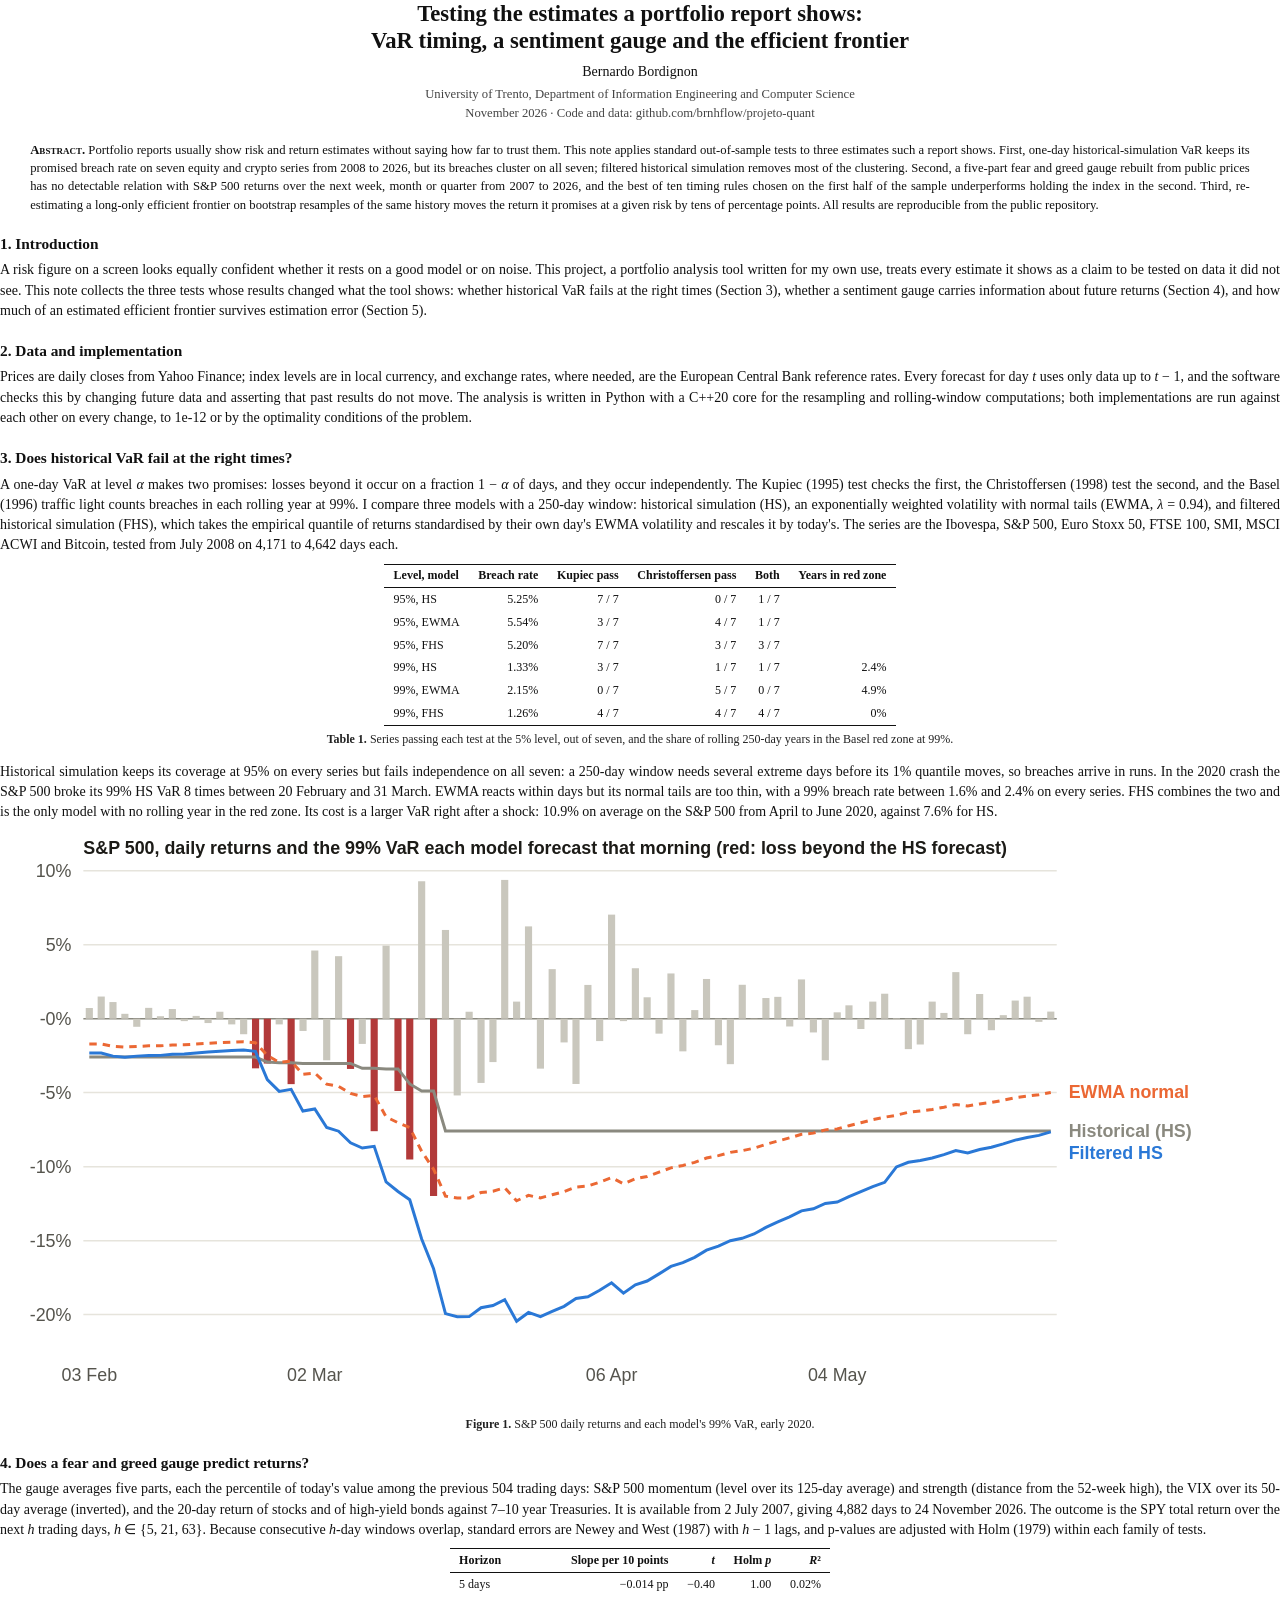
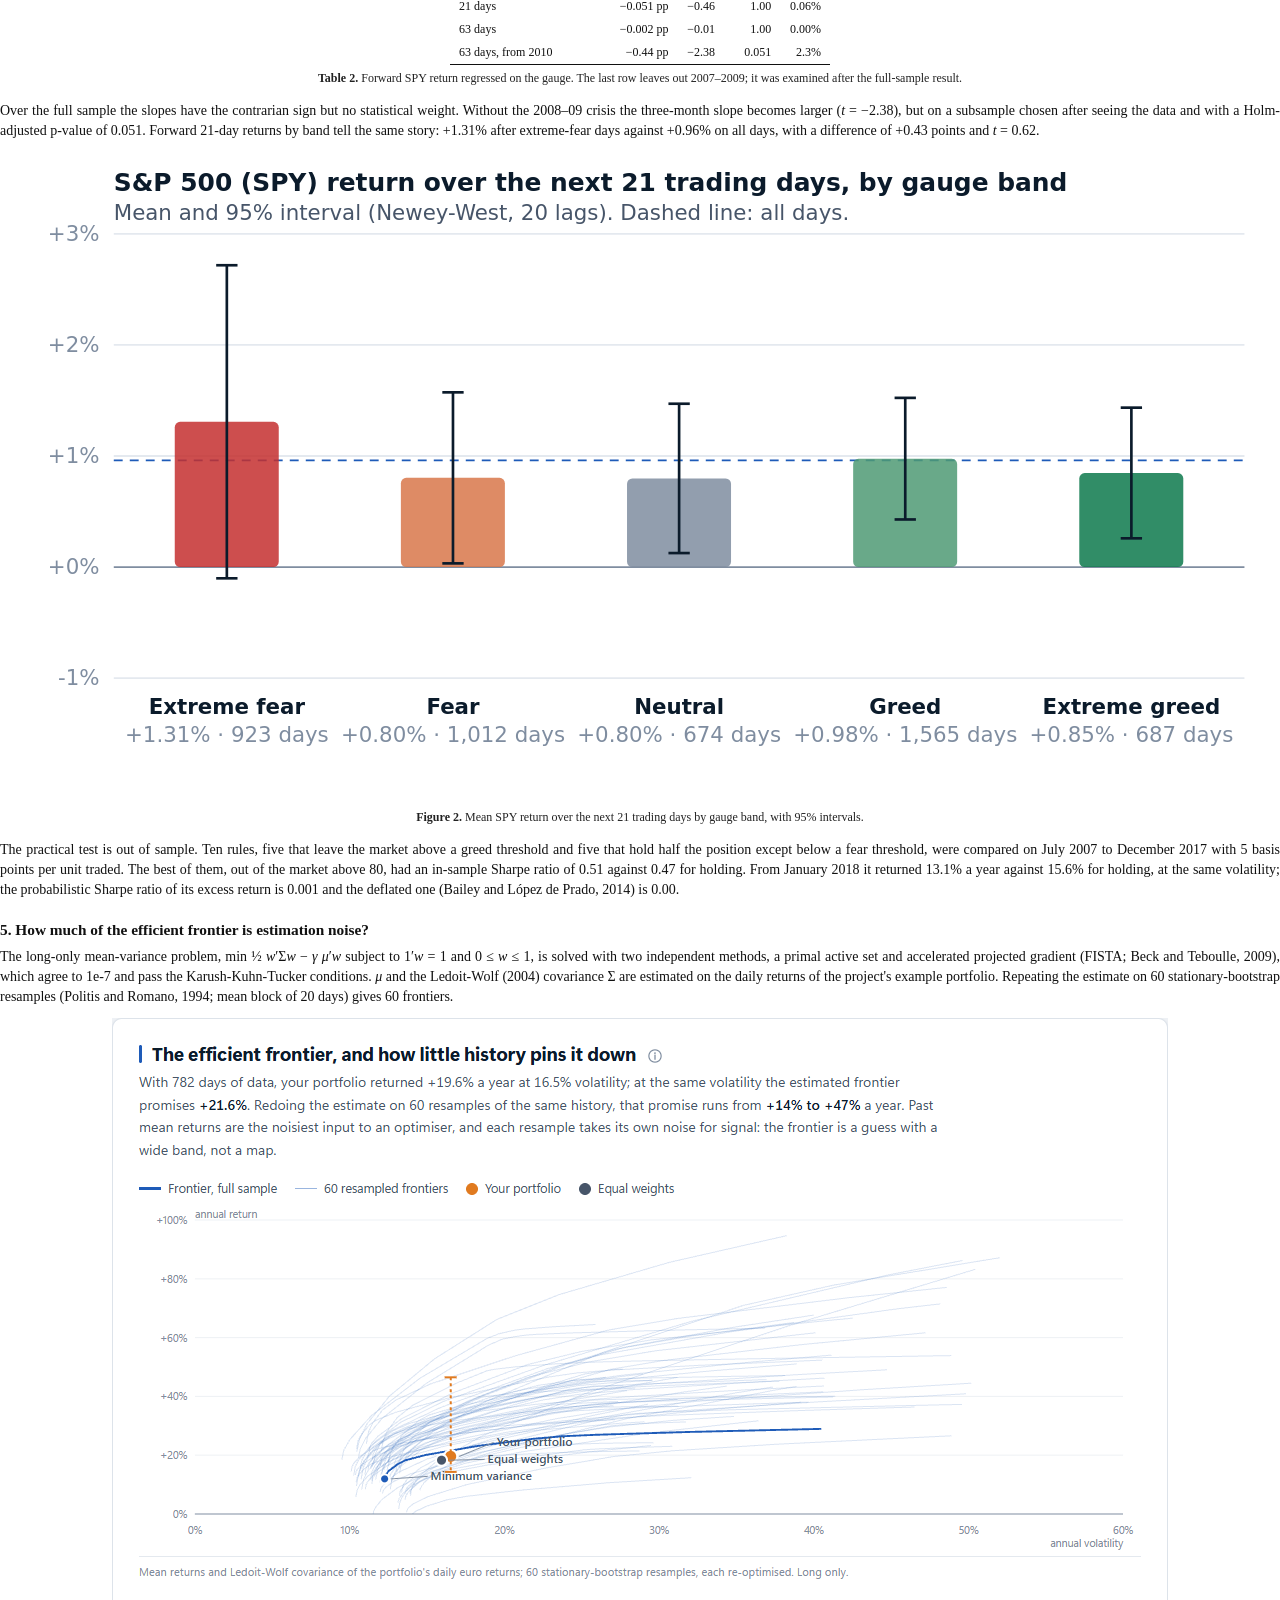
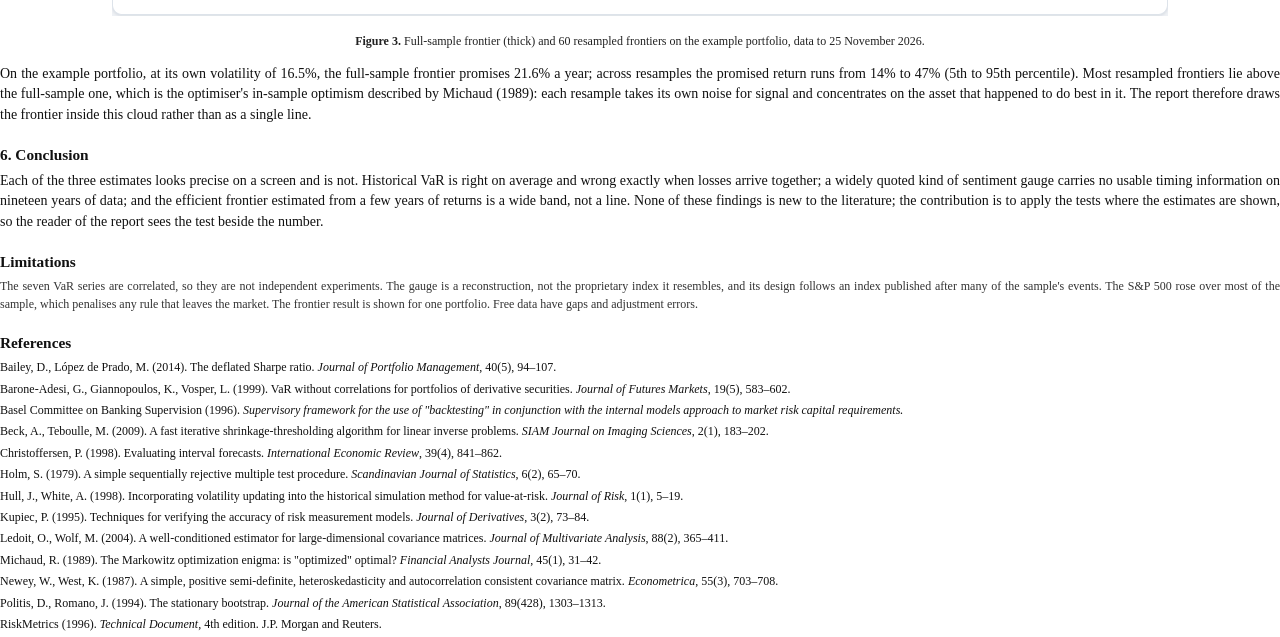
==== docs/paper/paper.html @ f13e4dd7 "Add a short paper with the three findings, and tone down the README docs/paper holds a five-page wri" ====
<!DOCTYPE html>
<html lang="en">
<head>
<meta charset="utf-8">
<title>Testing the estimates a portfolio report shows</title>
<style>
@page { size: A4; margin: 22mm 20mm 22mm 20mm; }
body { font: 10.5pt/1.45 "Cambria", "Georgia", "Times New Roman", serif; color: #111; margin: 0; }
h1 { font-size: 17pt; line-height: 1.2; text-align: center; margin: 0 0 6pt; }
.author { text-align: center; font-size: 10.5pt; margin: 0; }
.affil { text-align: center; font-size: 9.5pt; color: #444; margin: 2pt 0 14pt; }
.abstract { margin: 0 8mm 14pt; font-size: 9.5pt; }
.abstract b { font-variant: small-caps; }
h2 { font-size: 11.5pt; margin: 14pt 0 4pt; }
h3 { font-size: 10.5pt; font-style: italic; font-weight: normal; margin: 10pt 0 3pt; }
p { margin: 0 0 6pt; text-align: justify; hyphens: auto; }
table { border-collapse: collapse; margin: 6pt auto 4pt; font-size: 9pt; break-inside: avoid; }
th, td { padding: 2pt 7pt; text-align: right; }
th:first-child, td:first-child { text-align: left; }
thead tr { border-top: 1.2pt solid #111; border-bottom: 0.6pt solid #111; }
tbody tr:last-child { border-bottom: 1.2pt solid #111; }
.caption { font-size: 9pt; text-align: center; margin: 2pt 6mm 10pt; color: #222; }
.caption b { font-weight: bold; }
figure { margin: 8pt 0; text-align: center; break-inside: avoid; }
figure img { max-width: 100%; }
.refs p { font-size: 9pt; text-indent: -12pt; padding-left: 12pt; text-align: left; margin-bottom: 3pt; }
math { font-size: 10.5pt; }
.eq { text-align: center; margin: 6pt 0; }
.small { font-size: 9pt; color: #333; }
a { color: #1e3a6e; }
</style>
</head>
<body>

<h1>Testing the estimates a portfolio report shows:<br>VaR timing, a sentiment gauge and the efficient frontier</h1>
<p class="author">Bernardo Bordignon</p>
<p class="affil">University of Trento, Department of Information Engineering and Computer Science<br>November 2026 · Code and data: github.com/brnhflow/projeto-quant</p>

<div class="abstract">
<p><b>Abstract.</b> Portfolio reports usually show risk and return estimates without saying how
far to trust them. This note applies standard out-of-sample tests to three estimates such a
report shows. First, one-day historical-simulation VaR keeps its promised breach rate on seven
equity and crypto series from 2008 to 2026, but its breaches cluster on all seven; filtered
historical simulation removes most of the clustering. Second, a five-part fear and greed gauge
rebuilt from public prices has no detectable relation with S&amp;P 500 returns over the next
week, month or quarter from 2007 to 2026, and the best of ten timing rules chosen on the first
half of the sample underperforms holding the index in the second. Third, re-estimating a
long-only efficient frontier on bootstrap resamples of the same history moves the return it
promises at a given risk by tens of percentage points. All results are reproducible from the
public repository.</p>
</div>

<h2>1. Introduction</h2>
<p>A risk figure on a screen looks equally confident whether it rests on a good model or on
noise. This project, a portfolio analysis tool written for my own use, treats every estimate it
shows as a claim to be tested on data it did not see. This note collects the three tests whose
results changed what the tool shows: whether historical VaR fails at the right times
(Section 3), whether a sentiment gauge carries information about future returns (Section 4),
and how much of an estimated efficient frontier survives estimation error (Section 5).</p>

<h2>2. Data and implementation</h2>
<p>Prices are daily closes from Yahoo Finance; index levels are in local currency, and exchange
rates, where needed, are the European Central Bank reference rates. Every forecast for day
<i>t</i> uses only data up to <i>t</i> − 1, and the software checks this by changing future
data and asserting that past results do not move. The analysis is written in Python with a
C++20 core for the resampling and rolling-window computations; both implementations are run
against each other on every change, to 1e-12 or by the optimality conditions of the problem.</p>

<h2>3. Does historical VaR fail at the right times?</h2>
<p>A one-day VaR at level <i>α</i> makes two promises: losses beyond it occur on a fraction
1 − <i>α</i> of days, and they occur independently. The Kupiec (1995) test checks the first,
the Christoffersen (1998) test the second, and the Basel (1996) traffic light counts breaches in
each rolling year at 99%. I compare three models with a 250-day window: historical simulation
(HS), an exponentially weighted volatility with normal tails (EWMA, <i>λ</i> = 0.94), and
filtered historical simulation (FHS), which takes the empirical quantile of returns standardised
by their own day's EWMA volatility and rescales it by today's. The series are the Ibovespa,
S&amp;P 500, Euro Stoxx 50, FTSE 100, SMI, MSCI ACWI and Bitcoin, tested from July 2008 on
4,171 to 4,642 days each.</p>

<table>
<thead><tr><th>Level, model</th><th>Breach rate</th><th>Kupiec pass</th><th>Christoffersen pass</th><th>Both</th><th>Years in red zone</th></tr></thead>
<tbody>
<tr><td>95%, HS</td><td>5.25%</td><td>7 / 7</td><td>0 / 7</td><td>1 / 7</td><td></td></tr>
<tr><td>95%, EWMA</td><td>5.54%</td><td>3 / 7</td><td>4 / 7</td><td>1 / 7</td><td></td></tr>
<tr><td>95%, FHS</td><td>5.20%</td><td>7 / 7</td><td>3 / 7</td><td>3 / 7</td><td></td></tr>
<tr><td>99%, HS</td><td>1.33%</td><td>3 / 7</td><td>1 / 7</td><td>1 / 7</td><td>2.4%</td></tr>
<tr><td>99%, EWMA</td><td>2.15%</td><td>0 / 7</td><td>5 / 7</td><td>0 / 7</td><td>4.9%</td></tr>
<tr><td>99%, FHS</td><td>1.26%</td><td>4 / 7</td><td>4 / 7</td><td>4 / 7</td><td>0%</td></tr>
</tbody>
</table>
<p class="caption"><b>Table 1.</b> Series passing each test at the 5% level, out of seven, and the share of rolling 250-day years in the Basel red zone at 99%.</p>

<p>Historical simulation keeps its coverage at 95% on every series but fails independence on all
seven: a 250-day window needs several extreme days before its 1% quantile moves, so breaches
arrive in runs. In the 2020 crash the S&amp;P 500 broke its 99% HS VaR 8 times between 20 February
and 31 March. EWMA reacts within days but its normal tails are too thin, with a 99% breach rate
between 1.6% and 2.4% on every series. FHS combines the two and is the only model with no rolling
year in the red zone. Its cost is a larger VaR right after a shock: 10.9% on average on the
S&amp;P 500 from April to June 2020, against 7.6% for HS.</p>

<figure><img src="../research/var-covid.svg" alt="S&amp;P 500 daily returns and each model's 99% VaR in early 2020"></figure>
<p class="caption"><b>Figure 1.</b> S&amp;P 500 daily returns and each model's 99% VaR, early 2020.</p>

<h2>4. Does a fear and greed gauge predict returns?</h2>
<p>The gauge averages five parts, each the percentile of today's value among the previous 504
trading days: S&amp;P 500 momentum (level over its 125-day average) and strength (distance from
the 52-week high), the VIX over its 50-day average (inverted), and the 20-day return of stocks
and of high-yield bonds against 7–10 year Treasuries. It is available from 2 July 2007, giving
4,882 days to 24 November 2026. The outcome is the SPY total return over the next <i>h</i>
trading days, <i>h</i> ∈ {5, 21, 63}. Because consecutive <i>h</i>-day windows overlap, standard
errors are Newey and West (1987) with <i>h</i> − 1 lags, and p-values are adjusted with Holm
(1979) within each family of tests.</p>

<table>
<thead><tr><th>Horizon</th><th>Slope per 10 points</th><th><i>t</i></th><th>Holm <i>p</i></th><th><i>R</i>²</th></tr></thead>
<tbody>
<tr><td>5 days</td><td>−0.014 pp</td><td>−0.40</td><td>1.00</td><td>0.02%</td></tr>
<tr><td>21 days</td><td>−0.051 pp</td><td>−0.46</td><td>1.00</td><td>0.06%</td></tr>
<tr><td>63 days</td><td>−0.002 pp</td><td>−0.01</td><td>1.00</td><td>0.00%</td></tr>
<tr><td>63 days, from 2010</td><td>−0.44 pp</td><td>−2.38</td><td>0.051</td><td>2.3%</td></tr>
</tbody>
</table>
<p class="caption"><b>Table 2.</b> Forward SPY return regressed on the gauge. The last row leaves out 2007–2009; it was examined after the full-sample result.</p>

<p>Over the full sample the slopes have the contrarian sign but no statistical weight. Without
the 2008–09 crisis the three-month slope becomes larger (<i>t</i> = −2.38), but on a subsample
chosen after seeing the data and with a Holm-adjusted p-value of 0.051. Forward 21-day returns by
band tell the same story: +1.31% after extreme-fear days against +0.96% on all days, with a
difference of +0.43 points and <i>t</i> = 0.62.</p>

<figure><img src="../research/fear-greed.svg" alt="Forward 21-day return by gauge band"></figure>
<p class="caption"><b>Figure 2.</b> Mean SPY return over the next 21 trading days by gauge band, with 95% intervals.</p>

<p>The practical test is out of sample. Ten rules, five that leave the market above a greed
threshold and five that hold half the position except below a fear threshold, were compared on
July 2007 to December 2017 with 5 basis points per unit traded. The best of them, out of the
market above 80, had an in-sample Sharpe ratio of 0.51 against 0.47 for holding. From January
2018 it returned 13.1% a year against 15.6% for holding, at the same volatility; the
probabilistic Sharpe ratio of its excess return is 0.001 and the deflated one (Bailey and López
de Prado, 2014) is 0.00.</p>

<h2>5. How much of the efficient frontier is estimation noise?</h2>
<p>The long-only mean-variance problem, min ½ <i>w</i>′Σ<i>w</i> − <i>γ</i> <i>μ</i>′<i>w</i>
subject to 1′<i>w</i> = 1 and 0 ≤ <i>w</i> ≤ 1, is solved with two independent methods, a
primal active set and accelerated projected gradient (FISTA; Beck and Teboulle, 2009), which
agree to 1e-7 and pass the Karush-Kuhn-Tucker conditions. <i>μ</i> and the Ledoit-Wolf (2004)
covariance Σ are estimated on the daily returns of the project's example portfolio. Repeating
the estimate on 60 stationary-bootstrap resamples (Politis and Romano, 1994; mean block of 20
days) gives 60 frontiers.</p>

<figure><img src="frontier.png" alt="Efficient frontier with 60 resampled frontiers"></figure>
<p class="caption"><b>Figure 3.</b> Full-sample frontier (thick) and 60 resampled frontiers on the example portfolio, data to 25 November 2026.</p>

<p>On the example portfolio, at its own volatility of 16.5%, the full-sample frontier promises
21.6% a year; across resamples the promised return runs from 14% to 47% (5th to 95th
percentile). Most resampled frontiers lie above the full-sample one, which is the optimiser's
in-sample optimism described by Michaud (1989): each resample takes its own noise for signal
and concentrates on the asset that happened to do best in it. The report therefore draws the
frontier inside this cloud rather than as a single line.</p>

<h2>6. Conclusion</h2>
<p>Each of the three estimates looks precise on a screen and is not. Historical VaR is right on
average and wrong exactly when losses arrive together; a widely quoted kind of sentiment gauge
carries no usable timing information on nineteen years of data; and the efficient frontier
estimated from a few years of returns is a wide band, not a line. None of these findings is new
to the literature; the contribution is to apply the tests where the estimates are shown, so the
reader of the report sees the test beside the number.</p>

<h2>Limitations</h2>
<p class="small">The seven VaR series are correlated, so they are not independent experiments.
The gauge is a reconstruction, not the proprietary index it resembles, and its design follows an
index published after many of the sample's events. The S&amp;P 500 rose over most of the sample,
which penalises any rule that leaves the market. The frontier result is shown for one portfolio.
Free data have gaps and adjustment errors.</p>

<h2>References</h2>
<div class="refs">
<p>Bailey, D., López de Prado, M. (2014). The deflated Sharpe ratio. <i>Journal of Portfolio Management</i>, 40(5), 94–107.</p>
<p>Barone-Adesi, G., Giannopoulos, K., Vosper, L. (1999). VaR without correlations for portfolios of derivative securities. <i>Journal of Futures Markets</i>, 19(5), 583–602.</p>
<p>Basel Committee on Banking Supervision (1996). <i>Supervisory framework for the use of "backtesting" in conjunction with the internal models approach to market risk capital requirements.</i></p>
<p>Beck, A., Teboulle, M. (2009). A fast iterative shrinkage-thresholding algorithm for linear inverse problems. <i>SIAM Journal on Imaging Sciences</i>, 2(1), 183–202.</p>
<p>Christoffersen, P. (1998). Evaluating interval forecasts. <i>International Economic Review</i>, 39(4), 841–862.</p>
<p>Holm, S. (1979). A simple sequentially rejective multiple test procedure. <i>Scandinavian Journal of Statistics</i>, 6(2), 65–70.</p>
<p>Hull, J., White, A. (1998). Incorporating volatility updating into the historical simulation method for value-at-risk. <i>Journal of Risk</i>, 1(1), 5–19.</p>
<p>Kupiec, P. (1995). Techniques for verifying the accuracy of risk measurement models. <i>Journal of Derivatives</i>, 3(2), 73–84.</p>
<p>Ledoit, O., Wolf, M. (2004). A well-conditioned estimator for large-dimensional covariance matrices. <i>Journal of Multivariate Analysis</i>, 88(2), 365–411.</p>
<p>Michaud, R. (1989). The Markowitz optimization enigma: is "optimized" optimal? <i>Financial Analysts Journal</i>, 45(1), 31–42.</p>
<p>Newey, W., West, K. (1987). A simple, positive semi-definite, heteroskedasticity and autocorrelation consistent covariance matrix. <i>Econometrica</i>, 55(3), 703–708.</p>
<p>Politis, D., Romano, J. (1994). The stationary bootstrap. <i>Journal of the American Statistical Association</i>, 89(428), 1303–1313.</p>
<p>RiskMetrics (1996). <i>Technical Document</i>, 4th edition. J.P. Morgan and Reuters.</p>
</div>

</body>
</html>
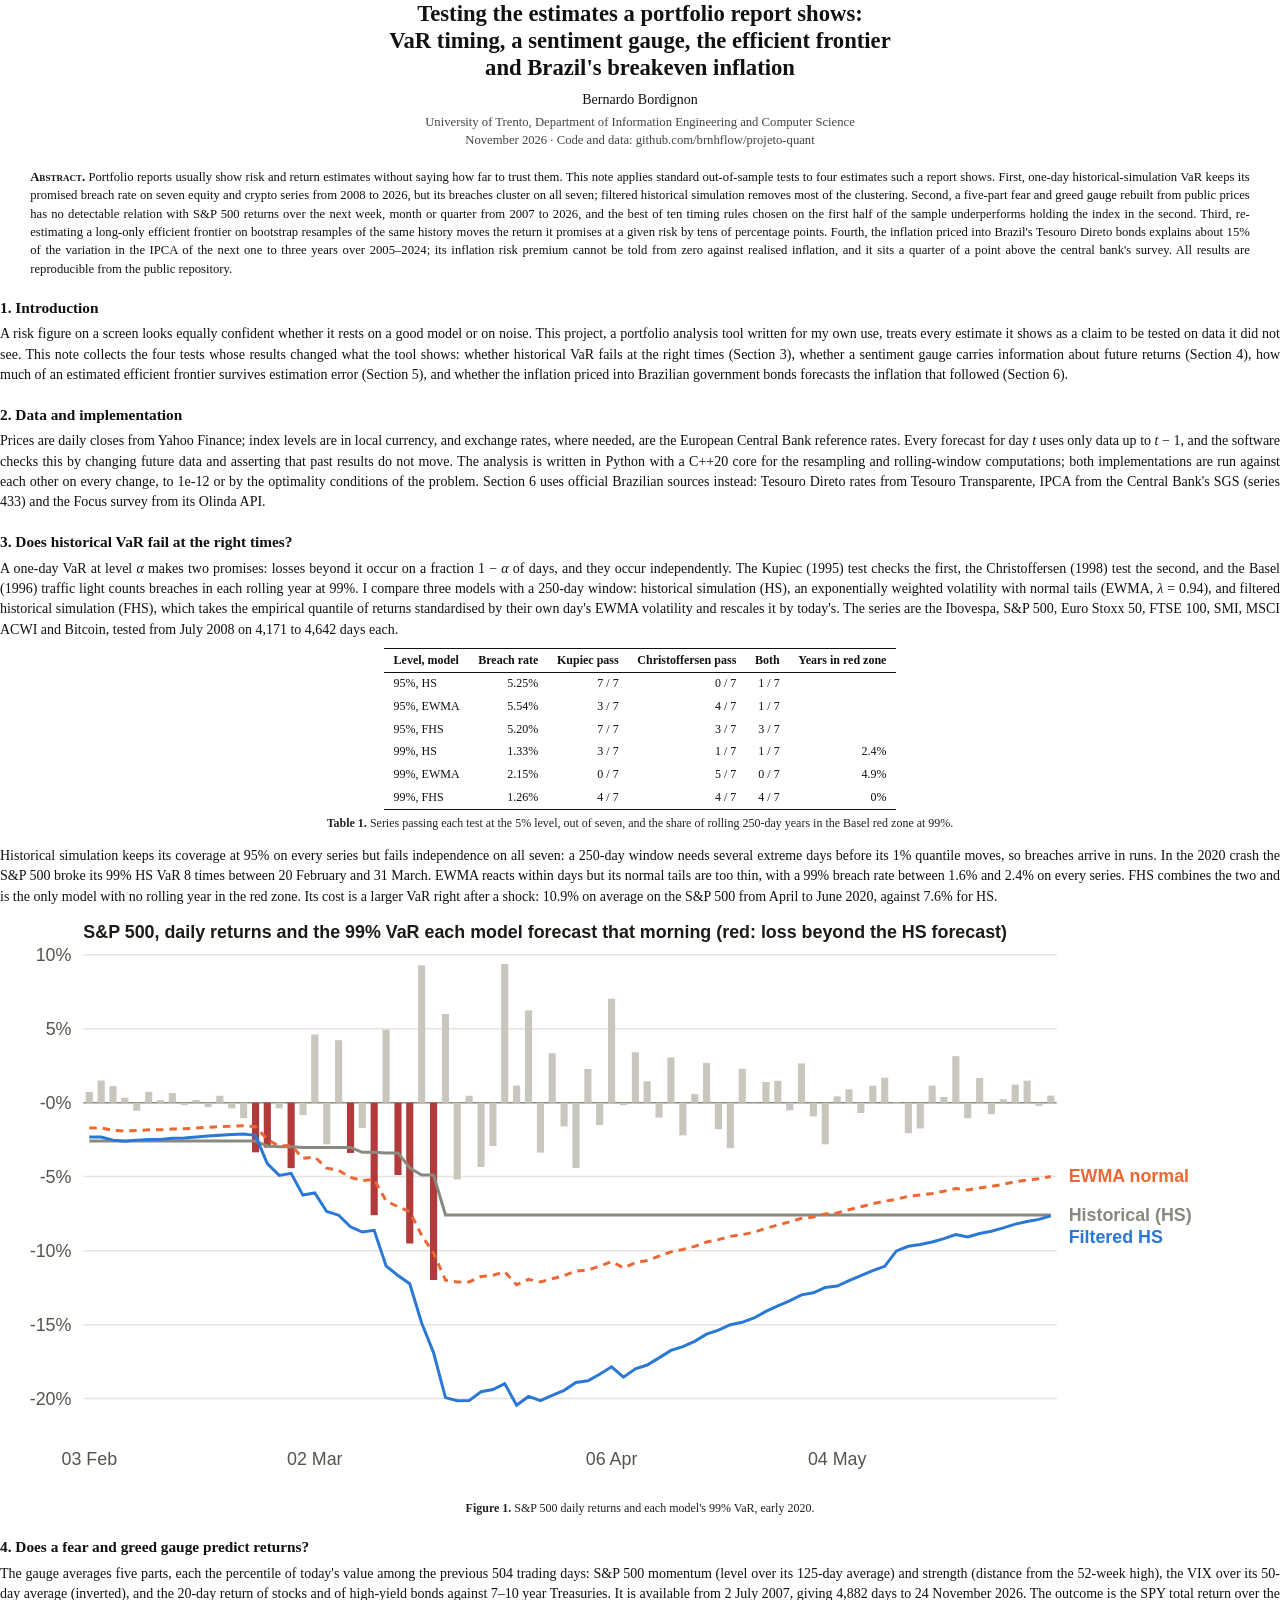
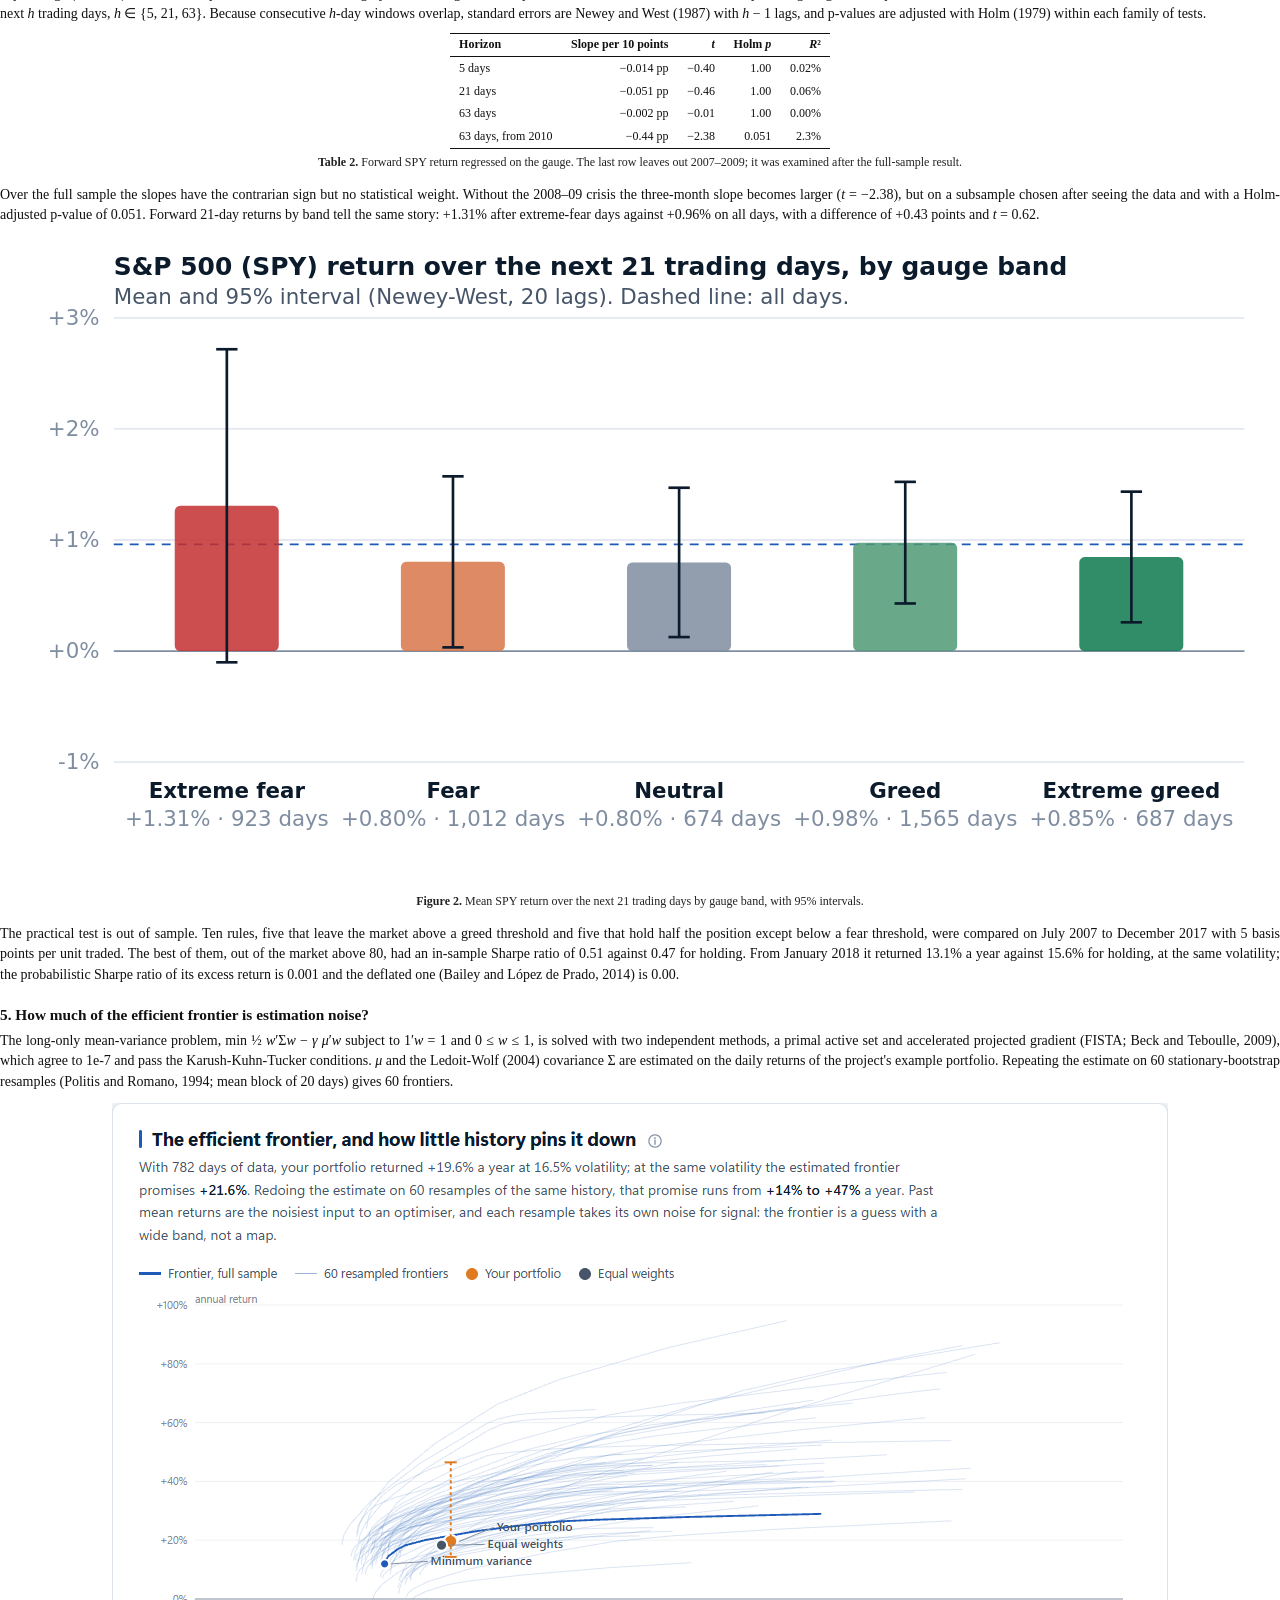
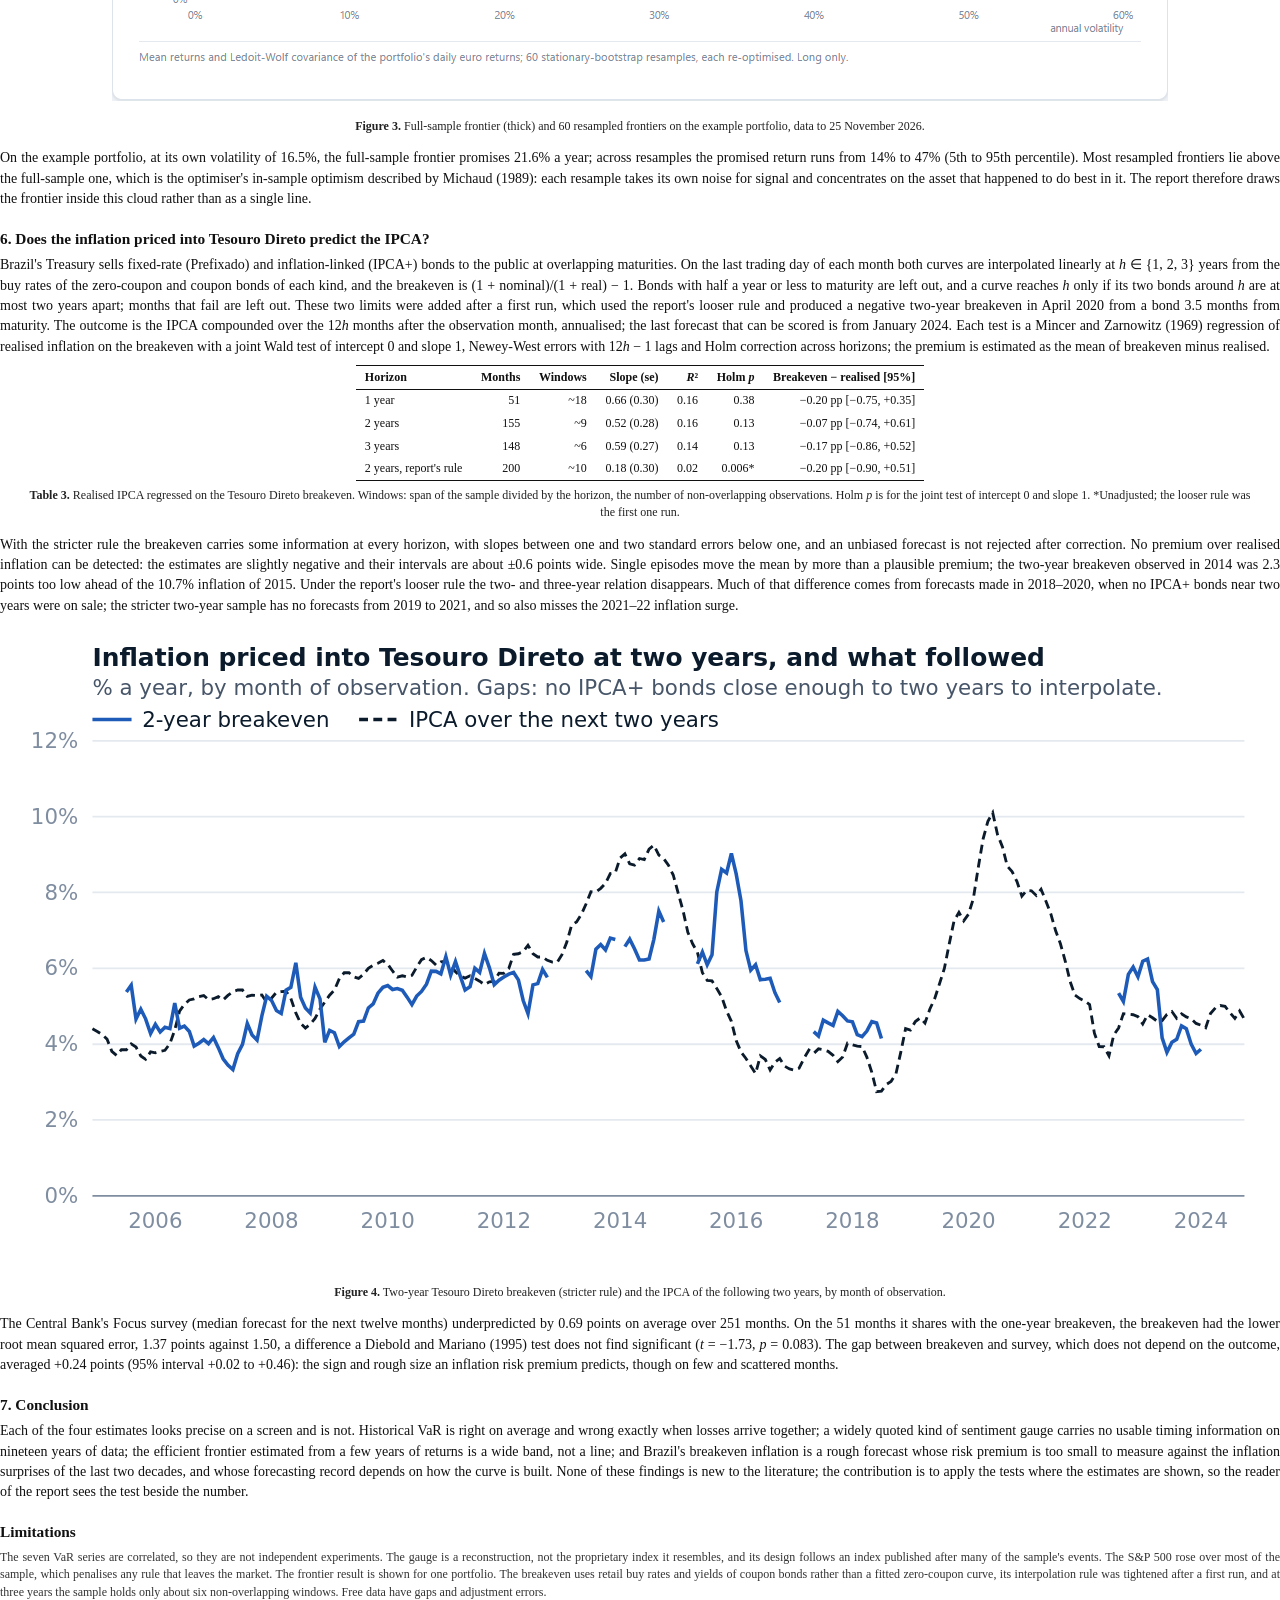
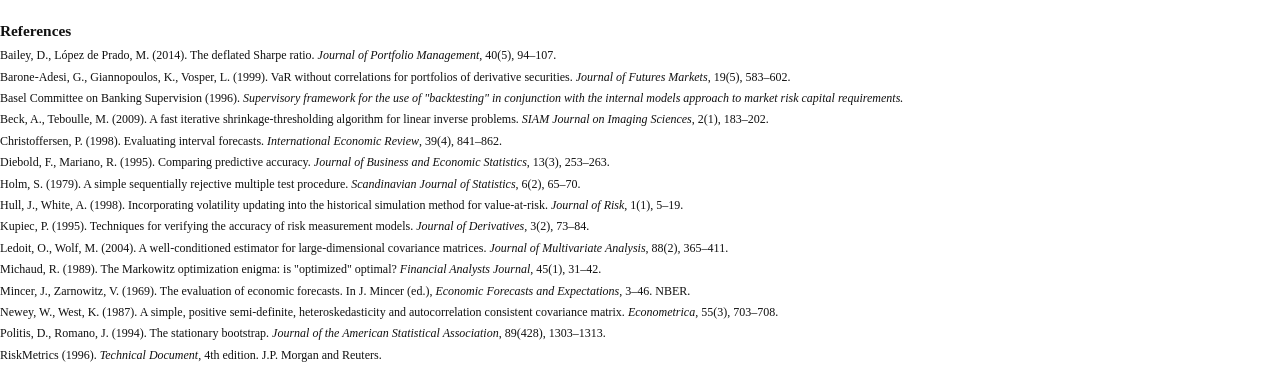
==== commit 9cdbec50: "Test whether Tesouro Direto breakevens predict Brazil's inflation A third research note. Each month-" ====
--- a/docs/paper/paper.html
+++ b/docs/paper/paper.html
@@ -32,13 +32,13 @@
 </head>
 <body>
 
-<h1>Testing the estimates a portfolio report shows:<br>VaR timing, a sentiment gauge and the efficient frontier</h1>
+<h1>Testing the estimates a portfolio report shows:<br>VaR timing, a sentiment gauge, the efficient frontier<br>and Brazil's breakeven inflation</h1>
 <p class="author">Bernardo Bordignon</p>
 <p class="affil">University of Trento, Department of Information Engineering and Computer Science<br>November 2026 · Code and data: github.com/brnhflow/projeto-quant</p>
 
 <div class="abstract">
 <p><b>Abstract.</b> Portfolio reports usually show risk and return estimates without saying how
-far to trust them. This note applies standard out-of-sample tests to three estimates such a
+far to trust them. This note applies standard out-of-sample tests to four estimates such a
 report shows. First, one-day historical-simulation VaR keeps its promised breach rate on seven
 equity and crypto series from 2008 to 2026, but its breaches cluster on all seven; filtered
 historical simulation removes most of the clustering. Second, a five-part fear and greed gauge
@@ -46,17 +46,22 @@
 week, month or quarter from 2007 to 2026, and the best of ten timing rules chosen on the first
 half of the sample underperforms holding the index in the second. Third, re-estimating a
 long-only efficient frontier on bootstrap resamples of the same history moves the return it
-promises at a given risk by tens of percentage points. All results are reproducible from the
+promises at a given risk by tens of percentage points. Fourth, the inflation priced into
+Brazil's Tesouro Direto bonds explains about 15% of the variation in the IPCA of the next one to
+three years over 2005–2024; its inflation risk premium cannot be told from zero against realised
+inflation, and it sits a quarter of a point above the central bank's survey. All results are reproducible from the
 public repository.</p>
 </div>
 
 <h2>1. Introduction</h2>
 <p>A risk figure on a screen looks equally confident whether it rests on a good model or on
 noise. This project, a portfolio analysis tool written for my own use, treats every estimate it
-shows as a claim to be tested on data it did not see. This note collects the three tests whose
+shows as a claim to be tested on data it did not see. This note collects the four tests whose
 results changed what the tool shows: whether historical VaR fails at the right times
 (Section 3), whether a sentiment gauge carries information about future returns (Section 4),
-and how much of an estimated efficient frontier survives estimation error (Section 5).</p>
+how much of an estimated efficient frontier survives estimation error (Section 5), and whether
+the inflation priced into Brazilian government bonds forecasts the inflation that followed
+(Section 6).</p>
 
 <h2>2. Data and implementation</h2>
 <p>Prices are daily closes from Yahoo Finance; index levels are in local currency, and exchange
@@ -64,7 +69,10 @@
 <i>t</i> uses only data up to <i>t</i> − 1, and the software checks this by changing future
 data and asserting that past results do not move. The analysis is written in Python with a
 C++20 core for the resampling and rolling-window computations; both implementations are run
-against each other on every change, to 1e-12 or by the optimality conditions of the problem.</p>
+against each other on every change, to 1e-12 or by the optimality conditions of the problem.
+Section 6 uses official Brazilian sources instead: Tesouro Direto rates from Tesouro
+Transparente, IPCA from the Central Bank's SGS (series 433) and the Focus survey from its Olinda
+API.</p>
 
 <h2>3. Does historical VaR fail at the right times?</h2>
 <p>A one-day VaR at level <i>α</i> makes two promises: losses beyond it occur on a fraction
@@ -158,11 +166,61 @@
 and concentrates on the asset that happened to do best in it. The report therefore draws the
 frontier inside this cloud rather than as a single line.</p>
 
-<h2>6. Conclusion</h2>
-<p>Each of the three estimates looks precise on a screen and is not. Historical VaR is right on
+<h2>6. Does the inflation priced into Tesouro Direto predict the IPCA?</h2>
+<p>Brazil's Treasury sells fixed-rate (Prefixado) and inflation-linked (IPCA+) bonds to the
+public at overlapping maturities. On the last trading day of each month both curves are
+interpolated linearly at <i>h</i> ∈ {1, 2, 3} years from the buy rates of the zero-coupon and
+coupon bonds of each kind, and the breakeven is (1 + nominal)/(1 + real) − 1. Bonds with half a
+year or less to maturity are left out, and a curve reaches <i>h</i> only if its two bonds around
+<i>h</i> are at most two years apart; months that fail are left out. These two limits were
+added after a first run, which used the report's looser rule and produced a negative two-year
+breakeven in April 2020 from a bond 3.5 months from maturity. The outcome is the IPCA
+compounded over the 12<i>h</i> months after the observation month, annualised; the last
+forecast that can be scored is from January 2024. Each test is a Mincer and Zarnowitz (1969)
+regression of realised inflation on the breakeven with a joint Wald test of intercept 0 and
+slope 1, Newey-West errors with 12<i>h</i> − 1 lags and Holm correction across horizons; the
+premium is estimated as the mean of breakeven minus realised.</p>
+
+<table>
+<thead><tr><th>Horizon</th><th>Months</th><th>Windows</th><th>Slope (se)</th><th><i>R</i>²</th><th>Holm <i>p</i></th><th>Breakeven − realised [95%]</th></tr></thead>
+<tbody>
+<tr><td>1 year</td><td>51</td><td>~18</td><td>0.66 (0.30)</td><td>0.16</td><td>0.38</td><td>−0.20 pp [−0.75, +0.35]</td></tr>
+<tr><td>2 years</td><td>155</td><td>~9</td><td>0.52 (0.28)</td><td>0.16</td><td>0.13</td><td>−0.07 pp [−0.74, +0.61]</td></tr>
+<tr><td>3 years</td><td>148</td><td>~6</td><td>0.59 (0.27)</td><td>0.14</td><td>0.13</td><td>−0.17 pp [−0.86, +0.52]</td></tr>
+<tr><td>2 years, report's rule</td><td>200</td><td>~10</td><td>0.18 (0.30)</td><td>0.02</td><td>0.006*</td><td>−0.20 pp [−0.90, +0.51]</td></tr>
+</tbody>
+</table>
+<p class="caption"><b>Table 3.</b> Realised IPCA regressed on the Tesouro Direto breakeven. Windows: span of the sample divided by the horizon, the number of non-overlapping observations. Holm <i>p</i> is for the joint test of intercept 0 and slope 1. *Unadjusted; the looser rule was the first one run.</p>
+
+<p>With the stricter rule the breakeven carries some information at every horizon, with slopes
+between one and two standard errors below one, and an unbiased forecast is not rejected after
+correction. No premium over realised inflation can be detected: the estimates are slightly
+negative and their intervals are about ±0.6 points wide. Single episodes move the mean by more
+than a plausible premium; the two-year breakeven observed in 2014 was 2.3 points too low ahead
+of the 10.7% inflation of 2015. Under the report's looser rule the two- and three-year relation
+disappears. Much of that difference comes from forecasts made in 2018–2020, when no IPCA+ bonds
+near two years were on sale; the stricter two-year sample has no forecasts from 2019 to 2021,
+and so also misses the 2021–22 inflation surge.</p>
+
+<figure><img src="../research/breakeven.svg" alt="Two-year breakeven against realised IPCA"></figure>
+<p class="caption"><b>Figure 4.</b> Two-year Tesouro Direto breakeven (stricter rule) and the IPCA of the following two years, by month of observation.</p>
+
+<p>The Central Bank's Focus survey (median forecast for the next twelve months) underpredicted by
+0.69 points on average over 251 months. On the 51 months it shares with the one-year breakeven,
+the breakeven had the lower root mean squared error, 1.37 points against 1.50, a difference a
+Diebold and Mariano (1995) test does not find significant (<i>t</i> = −1.73, <i>p</i> = 0.083).
+The gap between breakeven and survey, which does not depend on the outcome, averaged +0.24 points
+(95% interval +0.02 to +0.46): the sign and rough size an inflation risk premium predicts, though
+on few and scattered months.</p>
+
+<h2>7. Conclusion</h2>
+<p>Each of the four estimates looks precise on a screen and is not. Historical VaR is right on
 average and wrong exactly when losses arrive together; a widely quoted kind of sentiment gauge
-carries no usable timing information on nineteen years of data; and the efficient frontier
-estimated from a few years of returns is a wide band, not a line. None of these findings is new
+carries no usable timing information on nineteen years of data; the efficient frontier
+estimated from a few years of returns is a wide band, not a line; and Brazil's breakeven
+inflation is a rough forecast whose risk premium is too small to measure against the inflation
+surprises of the last two decades, and whose forecasting record depends on how the curve is
+built. None of these findings is new
 to the literature; the contribution is to apply the tests where the estimates are shown, so the
 reader of the report sees the test beside the number.</p>
 
@@ -171,6 +229,9 @@
 The gauge is a reconstruction, not the proprietary index it resembles, and its design follows an
 index published after many of the sample's events. The S&amp;P 500 rose over most of the sample,
 which penalises any rule that leaves the market. The frontier result is shown for one portfolio.
+The breakeven uses retail buy rates and yields of coupon bonds rather than a fitted zero-coupon
+curve, its interpolation rule was tightened after a first run, and at three years the sample
+holds only about six non-overlapping windows.
 Free data have gaps and adjustment errors.</p>
 
 <h2>References</h2>
@@ -180,11 +241,13 @@
 <p>Basel Committee on Banking Supervision (1996). <i>Supervisory framework for the use of "backtesting" in conjunction with the internal models approach to market risk capital requirements.</i></p>
 <p>Beck, A., Teboulle, M. (2009). A fast iterative shrinkage-thresholding algorithm for linear inverse problems. <i>SIAM Journal on Imaging Sciences</i>, 2(1), 183–202.</p>
 <p>Christoffersen, P. (1998). Evaluating interval forecasts. <i>International Economic Review</i>, 39(4), 841–862.</p>
+<p>Diebold, F., Mariano, R. (1995). Comparing predictive accuracy. <i>Journal of Business and Economic Statistics</i>, 13(3), 253–263.</p>
 <p>Holm, S. (1979). A simple sequentially rejective multiple test procedure. <i>Scandinavian Journal of Statistics</i>, 6(2), 65–70.</p>
 <p>Hull, J., White, A. (1998). Incorporating volatility updating into the historical simulation method for value-at-risk. <i>Journal of Risk</i>, 1(1), 5–19.</p>
 <p>Kupiec, P. (1995). Techniques for verifying the accuracy of risk measurement models. <i>Journal of Derivatives</i>, 3(2), 73–84.</p>
 <p>Ledoit, O., Wolf, M. (2004). A well-conditioned estimator for large-dimensional covariance matrices. <i>Journal of Multivariate Analysis</i>, 88(2), 365–411.</p>
 <p>Michaud, R. (1989). The Markowitz optimization enigma: is "optimized" optimal? <i>Financial Analysts Journal</i>, 45(1), 31–42.</p>
+<p>Mincer, J., Zarnowitz, V. (1969). The evaluation of economic forecasts. In J. Mincer (ed.), <i>Economic Forecasts and Expectations</i>, 3–46. NBER.</p>
 <p>Newey, W., West, K. (1987). A simple, positive semi-definite, heteroskedasticity and autocorrelation consistent covariance matrix. <i>Econometrica</i>, 55(3), 703–708.</p>
 <p>Politis, D., Romano, J. (1994). The stationary bootstrap. <i>Journal of the American Statistical Association</i>, 89(428), 1303–1313.</p>
 <p>RiskMetrics (1996). <i>Technical Document</i>, 4th edition. J.P. Morgan and Reuters.</p>
